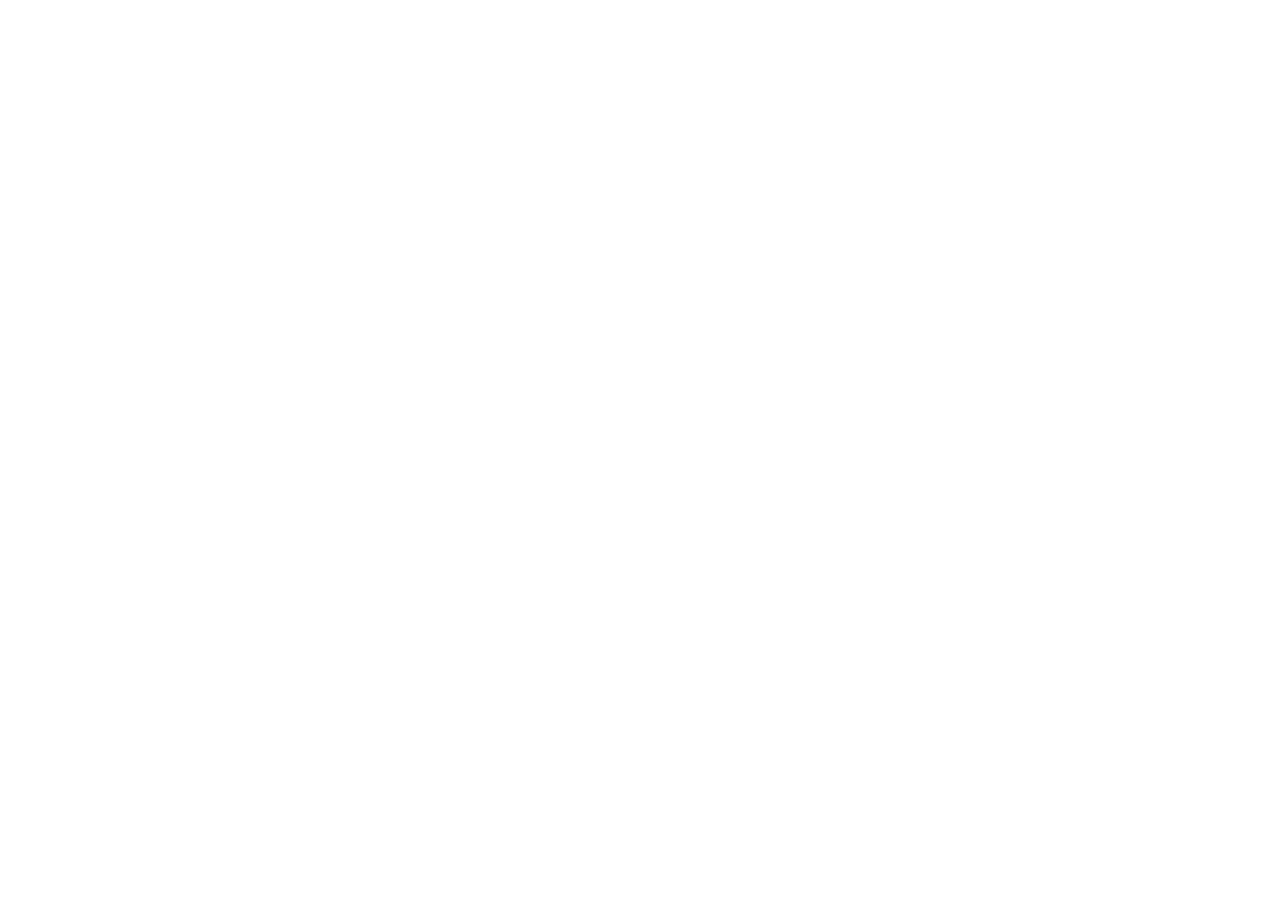
==== 11.3 TinDog Project/index.html @ c4334716 "makayn ghir x2" ====
<!DOCTYPE html>
<html lang="en">

<head>
  <meta charset="UTF-8">
  <meta name="viewport" content="width=device-width, initial-scale=1.0">
  <title>TinDog</title>
</head>

<body>

  <!-- Title -->
  <section id="title">

  </section>
  <!-- Features -->
  <section id="features">

  </section>
  <!-- Testimonial -->
  <section id="testimonial">

  </section>
  <!-- Pricing -->
  <section id="pricing">

  </section>
  <!-- Footer -->
  <section id="footer">

  </section>
</body>

</html>
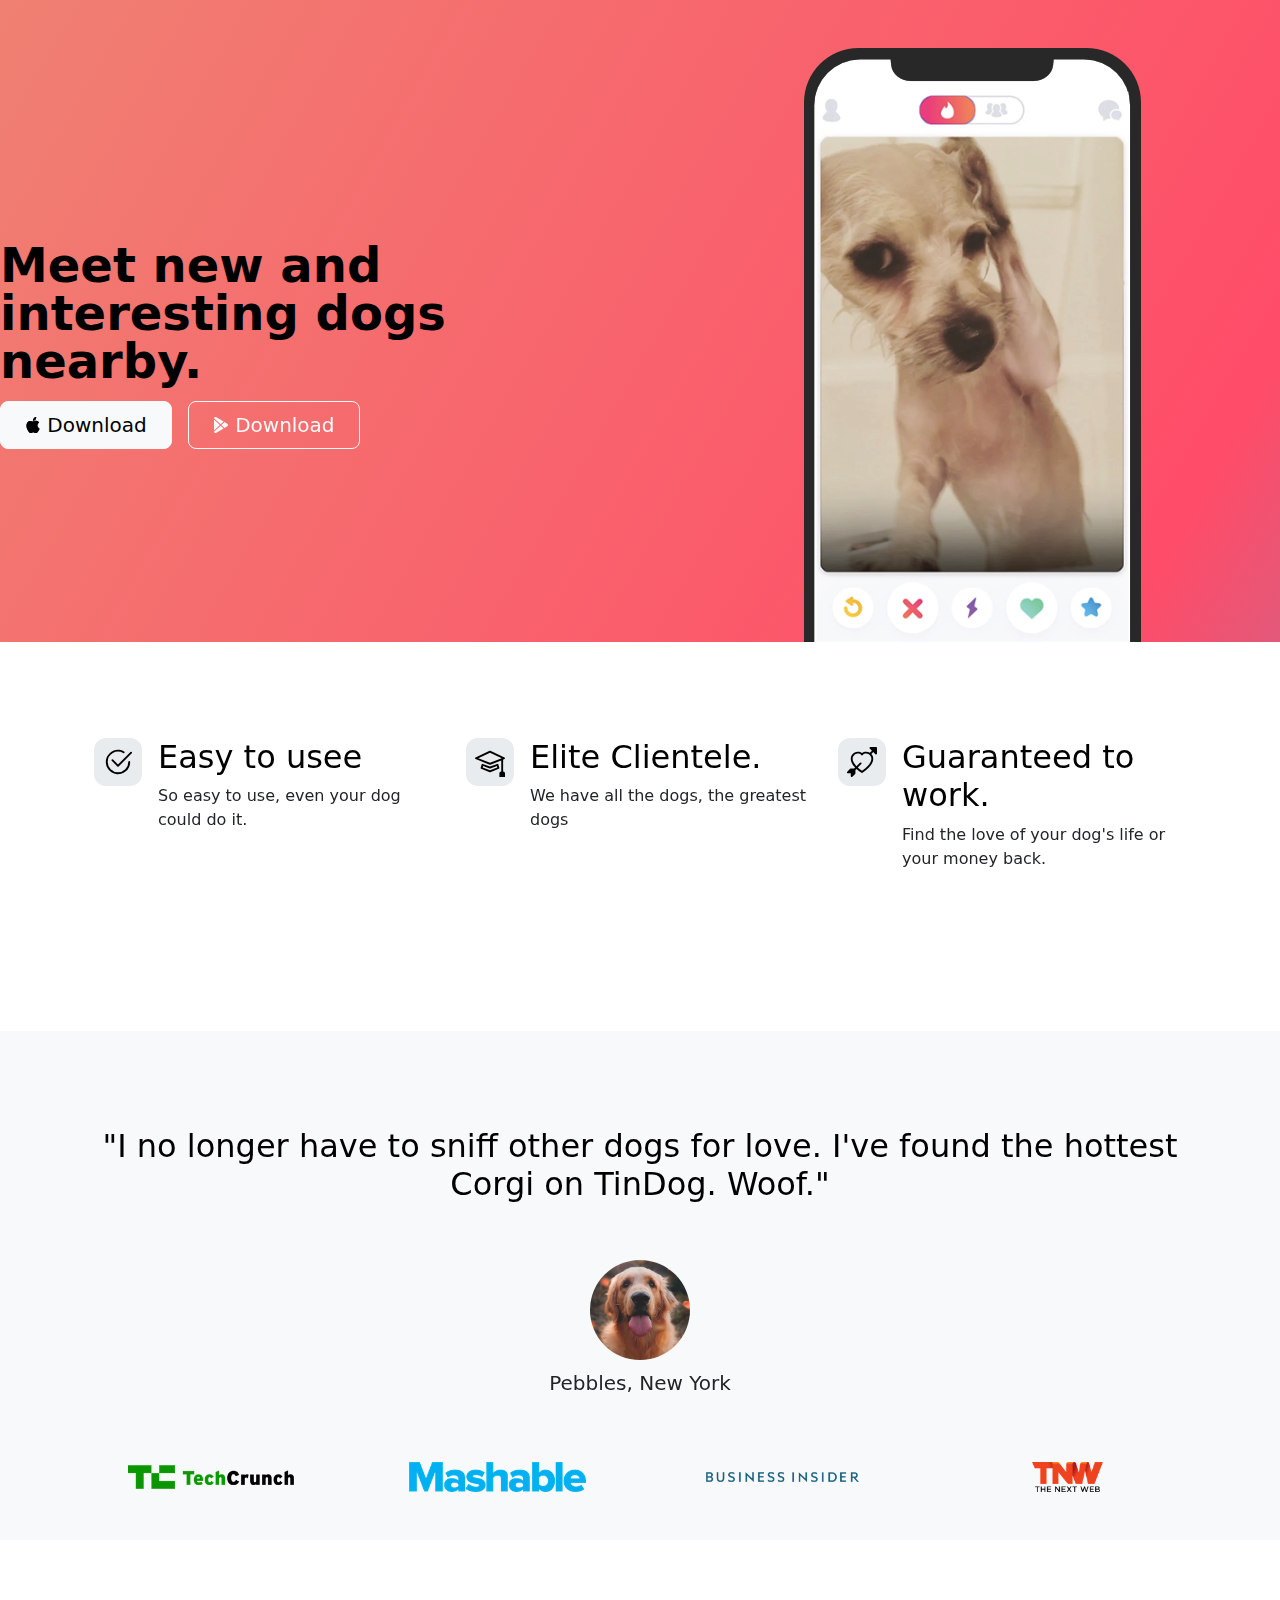
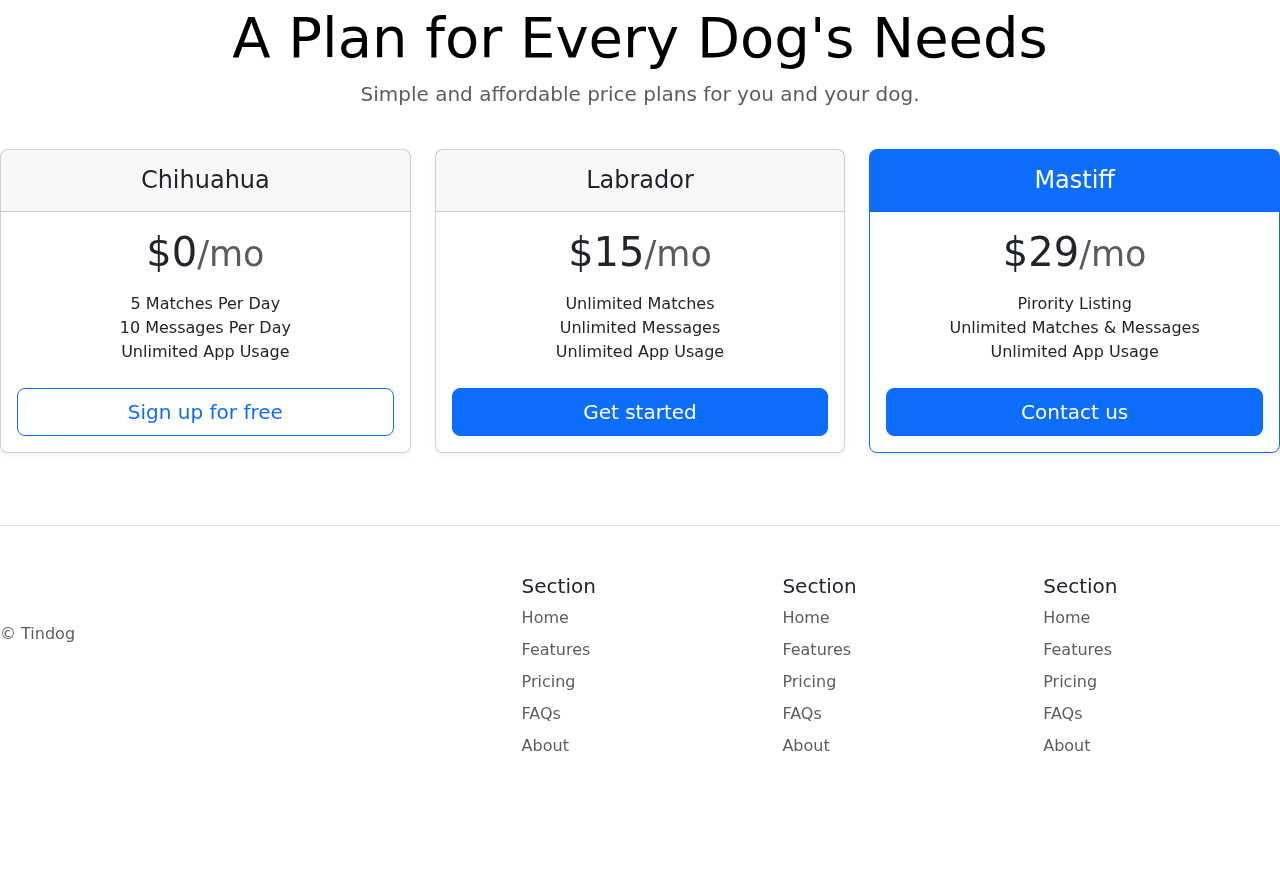
==== commit a825eecd: "hello again" ====
--- a/11.3 TinDog Project/index.html
+++ b/11.3 TinDog Project/index.html
@@ -4,31 +4,228 @@
 <head>
   <meta charset="UTF-8">
   <meta name="viewport" content="width=device-width, initial-scale=1.0">
+  <link href="https://cdn.jsdelivr.net/npm/bootstrap@5.3.3/dist/css/bootstrap.min.css" rel="stylesheet" integrity="sha384-QWTKZyjpPEjISv5WaRU9OFeRpok6YctnYmDr5pNlyT2bRjXh0JMhjY6hW+ALEwIH" crossorigin="anonymous">
+  <link rel="stylesheet" href="./css/style.css">
   <title>TinDog</title>
 </head>
 
 <body>
 
   <!-- Title -->
-  <section id="title">
-
+  <section id="title" class="gradient-background">
+    <div class="row flex-lg-row-reverse align-items-center g-5 pt-5">
+      <div class="col-10 col-sm-8 col-lg-6">
+        <img src="./images/iphone.png" class="d-block mx-lg-auto img-fluid" alt="Bootstrap Themes" height="200" loading="lazy">
+      </div>
+      <div class="col-lg-6">
+        <h1 class="display-5 fw-bold text-body-emphasis lh-1 mb-3">Meet new and interesting dogs nearby.</h1>
+
+        <div class="d-grid gap-2 d-md-flex justify-content-md-start">
+          <button type="button" class="btn btn-light btn-lg px-4 me-md-2"><svg xmlns="http://www.w3.org/2000/svg" width="16" height="16" fill="currentColor" class="bi bi-apple mb-1" viewBox="0 0 16 16">
+              <path d="M11.182.008C11.148-.03 9.923.023 8.857 1.18c-1.066 1.156-.902 2.482-.878 2.516.024.034 1.52.087 2.475-1.258.955-1.345.762-2.391.728-2.43Zm3.314 11.733c-.048-.096-2.325-1.234-2.113-3.422.212-2.189 1.675-2.789 1.698-2.854.023-.065-.597-.79-1.254-1.157a3.692 3.692 0 0 0-1.563-.434c-.108-.003-.483-.095-1.254.116-.508.139-1.653.589-1.968.607-.316.018-1.256-.522-2.267-.665-.647-.125-1.333.131-1.824.328-.49.196-1.422.754-2.074 2.237-.652 1.482-.311 3.83-.067 4.56.244.729.625 1.924 1.273 2.796.576.984 1.34 1.667 1.659 1.899.319.232 1.219.386 1.843.067.502-.308 1.408-.485 1.766-.472.357.013 1.061.154 1.782.539.571.197 1.111.115 1.652-.105.541-.221 1.324-1.059 2.238-2.758.347-.79.505-1.217.473-1.282Z"></path>
+              <path d="M11.182.008C11.148-.03 9.923.023 8.857 1.18c-1.066 1.156-.902 2.482-.878 2.516.024.034 1.52.087 2.475-1.258.955-1.345.762-2.391.728-2.43Zm3.314 11.733c-.048-.096-2.325-1.234-2.113-3.422.212-2.189 1.675-2.789 1.698-2.854.023-.065-.597-.79-1.254-1.157a3.692 3.692 0 0 0-1.563-.434c-.108-.003-.483-.095-1.254.116-.508.139-1.653.589-1.968.607-.316.018-1.256-.522-2.267-.665-.647-.125-1.333.131-1.824.328-.49.196-1.422.754-2.074 2.237-.652 1.482-.311 3.83-.067 4.56.244.729.625 1.924 1.273 2.796.576.984 1.34 1.667 1.659 1.899.319.232 1.219.386 1.843.067.502-.308 1.408-.485 1.766-.472.357.013 1.061.154 1.782.539.571.197 1.111.115 1.652-.105.541-.221 1.324-1.059 2.238-2.758.347-.79.505-1.217.473-1.282Z"></path>
+            </svg> Download</button>
+          <button type="button" class="btn btn-outline-light btn-lg px-4"><svg xmlns="http://www.w3.org/2000/svg" width="16" height="16" fill="currentColor" class="bi bi-google-play mb-1" viewBox="0 0 16 16">
+              <path d="M14.222 9.374c1.037-.61 1.037-2.137 0-2.748L11.528 5.04 8.32 8l3.207 2.96 2.694-1.586Zm-3.595 2.116L7.583 8.68 1.03 14.73c.201 1.029 1.36 1.61 2.303 1.055l7.294-4.295ZM1 13.396V2.603L6.846 8 1 13.396ZM1.03 1.27l6.553 6.05 3.044-2.81L3.333.215C2.39-.341 1.231.24 1.03 1.27Z"></path>
+            </svg> Download</button>
+        </div>
+      </div>
+    </div>
   </section>
   <!-- Features -->
   <section id="features">
-
+    <div class="container px-4 py-5" id="hanging-icons">
+      
+      <div class="row g-4 py-5 row-cols-1 row-cols-lg-3">
+        <div class="col d-flex align-items-start">
+          <div class="icon-square text-body-emphasis bg-body-secondary d-inline-flex align-items-center justify-content-center fs-4 flex-shrink-0 me-3">
+            <svg xmlns="http://www.w3.org/2000/svg" height="30" fill="currentColor" class="bi bi-check2-circle"
+              viewBox="0 0 16 16">
+<path
+                d="M2.5 8a5.5 5.5 0 0 1 8.25-4.764.5.5 0 0 0 .5-.866A6.5 6.5 0 1 0 14.5 8a.5.5 0 0 0-1 0 5.5 5.5 0 1 1-11 0z" />
+<path
+                d="M15.354 3.354a.5.5 0 0 0-.708-.708L8 9.293 5.354 6.646a.5.5 0 1 0-.708.708l3 3a.5.5 0 0 0 .708 0l7-7z" />
+</svg>
+          </div>
+          <div>
+            <h3 class="fs-2 text-body-emphasis">Easy to usee</h3>
+            <p>So easy to use, even your dog could do it.
+            </p>
+            
+          </div>
+        </div>
+        <div class="col d-flex align-items-start">
+          <div class="icon-square text-body-emphasis bg-body-secondary d-inline-flex align-items-center justify-content-center fs-4 flex-shrink-0 me-3">
+            <svg xmlns="http://www.w3.org/2000/svg" height="30" fill="currentColor" class="bi bi-mortarboard" viewBox="0 0 16 16">
+              <path d="M8.211 2.047a.5.5 0 0 0-.422 0l-7.5 3.5a.5.5 0 0 0 .025.917l7.5 3a.5.5 0 0 0 .372 0L14 7.14V13a1 1 0 0 0-1 1v2h3v-2a1 1 0 0 0-1-1V6.739l.686-.275a.5.5 0 0 0 .025-.917l-7.5-3.5ZM8 8.46 1.758 5.965 8 3.052l6.242 2.913L8 8.46Z"/>
+              <path d="M4.176 9.032a.5.5 0 0 0-.656.327l-.5 1.7a.5.5 0 0 0 .294.605l4.5 1.8a.5.5 0 0 0 .372 0l4.5-1.8a.5.5 0 0 0 .294-.605l-.5-1.7a.5.5 0 0 0-.656-.327L8 10.466 4.176 9.032Zm-.068 1.873.22-.748 3.496 1.311a.5.5 0 0 0 .352 0l3.496-1.311.22.748L8 12.46l-3.892-1.556Z"/>
+              </svg>
+          </div>
+          <div>
+            <h3 class="fs-2 text-body-emphasis">Elite Clientele.</h3>
+            <p>We have all the dogs, the greatest dogs</p>
+            
+          </div>
+        </div>
+        <div class="col d-flex align-items-start">
+          <div class="icon-square text-body-emphasis bg-body-secondary d-inline-flex align-items-center justify-content-center fs-4 flex-shrink-0 me-3">
+            <svg xmlns="http://www.w3.org/2000/svg" height="30" fill="currentColor" class="bi bi-arrow-through-heart"
+              viewBox="0 0 16 16">
+<path fill-rule="evenodd"
+                d="M2.854 15.854A.5.5 0 0 1 2 15.5V14H.5a.5.5 0 0 1-.354-.854l1.5-1.5A.5.5 0 0 1 2 11.5h1.793l.53-.53c-.771-.802-1.328-1.58-1.704-2.32-.798-1.575-.775-2.996-.213-4.092C3.426 2.565 6.18 1.809 8 3.233c1.25-.98 2.944-.928 4.212-.152L13.292 2 12.147.854A.5.5 0 0 1 12.5 0h3a.5.5 0 0 1 .5.5v3a.5.5 0 0 1-.854.354L14 2.707l-1.006 1.006c.236.248.44.531.6.845.562 1.096.585 2.517-.213 4.092-.793 1.563-2.395 3.288-5.105 5.08L8 13.912l-.276-.182a21.86 21.86 0 0 1-2.685-2.062l-.539.54V14a.5.5 0 0 1-.146.354l-1.5 1.5Zm2.893-4.894A20.419 20.419 0 0 0 8 12.71c2.456-1.666 3.827-3.207 4.489-4.512.679-1.34.607-2.42.215-3.185-.817-1.595-3.087-2.054-4.346-.761L8 4.62l-.358-.368c-1.259-1.293-3.53-.834-4.346.761-.392.766-.464 1.845.215 3.185.323.636.815 1.33 1.519 2.065l1.866-1.867a.5.5 0 1 1 .708.708L5.747 10.96Z" />
+</svg>
+          </div>
+          <div>
+            <h3 class="fs-2 text-body-emphasis">Guaranteed to work.</h3>
+            <p>Find the love of your dog's life or your money back.</p>
+            
+          </div>
+        </div>
+      </div>
+    </div>
   </section>
   <!-- Testimonial -->
   <section id="testimonial">
-
+    <div class="my-5">
+      <div class="p-5 text-center bg-body-tertiary">
+        <div class="container py-5">
+          <h2 class="text-body-emphasis">"I no longer have to sniff other dogs for love. I've found the hottest Corgi on
+            TinDog. Woof."</h2>
+          <img class="profile-img mt-5" src="./images/dog-img.jpg" alt="dog image">
+          <p class="col-lg-8 mx-auto lead mt-2">
+            Pebbles, New York
+          </p>
+        </div>
+
+        <div class="container">
+          <div class="row">
+            <div class="col-lg-3 col-sm-12">
+              <img src="./images/techcrunch.png" alt="techcrunch" height="30">
+            </div>
+            <div class="col-lg-3 col-sm-12">
+              <img src="./images/mashable.png" alt="mashable" height="30">
+            </div>
+            <div class="col-lg-3 col-sm-12">
+              <img src="./images/bizinsider.png" alt="bizinsider" height="30">
+            </div>
+            <div class="col-lg-3 col-sm-12">
+              <img src="./images/tnw.png" alt="tnw" height="30">
+            </div>
+          </div>
+        </div>
+      </div>
+    </div>
   </section>
   <!-- Pricing -->
   <section id="pricing">
-
+    <div class="pricing-header p-3 pb-md-4 mx-auto text-center">
+      <h1 class="display-4 fw-normal text-body-emphasis">A Plan for Every Dog's Needs</h1>
+      <p class="fs-5 text-body-secondary">Simple and affordable price plans for you and your dog.</p>
+    </div>
+    <div class="pricing"></div>
+    <div class="row row-cols-1 row-cols-md-3 mb-3 text-center">
+      <div class="col">
+        <div class="card mb-4 rounded-3 shadow-sm">
+          <div class="card-header py-3">
+            <h4 class="my-0 fw-normal">Chihuahua</h4>
+          </div>
+          <div class="card-body">
+            <h1 class="card-title pricing-card-title">$0<small class="text-body-secondary fw-light">/mo</small></h1>
+            <ul class="list-unstyled mt-3 mb-4">
+              <li>5 Matches Per Day</li>
+              <li>10 Messages Per Day</li>
+              <li>Unlimited App Usage</li>
+              
+            </ul>
+            <button type="button" class="w-100 btn btn-lg btn-outline-primary">Sign up for free</button>
+          </div>
+        </div>
+      </div>
+      <div class="col">
+        <div class="card mb-4 rounded-3 shadow-sm">
+          <div class="card-header py-3">
+            <h4 class="my-0 fw-normal">Labrador</h4>
+          </div>
+          <div class="card-body">
+            <h1 class="card-title pricing-card-title">$15<small class="text-body-secondary fw-light">/mo</small></h1>
+            <ul class="list-unstyled mt-3 mb-4">
+              <li>Unlimited Matches</li>
+              <li>Unlimited Messages</li>
+              <li>Unlimited App Usage</li>
+            </ul>
+            <button type="button" class="w-100 btn btn-lg btn-primary">Get started</button>
+          </div>
+        </div>
+      </div>
+      <div class="col">
+        <div class="card mb-4 rounded-3 shadow-sm border-primary">
+          <div class="card-header py-3 text-bg-primary border-primary">
+            <h4 class="my-0 fw-normal">Mastiff</h4>
+          </div>
+          <div class="card-body">
+            <h1 class="card-title pricing-card-title">$29<small class="text-body-secondary fw-light">/mo</small></h1>
+            <ul class="list-unstyled mt-3 mb-4">
+              <li>Pirority Listing</li>
+              <li>Unlimited Matches & Messages</li>
+              <li>Unlimited App Usage</li>
+
+            </ul>
+            <button type="button" class="w-100 btn btn-lg btn-primary">Contact us</button>
+          </div>
+        </div>
+      </div>
+    </div>
+  </div>
   </section>
   <!-- Footer -->
   <section id="footer">
-
-  </section>
+    <footer class="row row-cols-1 row-cols-sm-2 row-cols-md-5 py-5 my-5 border-top">
+      <div class="col mb-3">
+        <a href="/" class="d-flex align-items-center mb-3 link-body-emphasis text-decoration-none">
+          <svg class="bi me-2" width="40" height="32"><use xlink:href="#bootstrap"></use></svg>
+        </a>
+        <p class="text-body-secondary">© Tindog</p>
+      </div>
+  
+      <div class="col mb-3">
+  
+      </div>
+  
+      <div class="col mb-3">
+        <h5>Section</h5>
+        <ul class="nav flex-column">
+          <li class="nav-item mb-2"><a href="#" class="nav-link p-0 text-body-secondary">Home</a></li>
+          <li class="nav-item mb-2"><a href="#" class="nav-link p-0 text-body-secondary">Features</a></li>
+          <li class="nav-item mb-2"><a href="#" class="nav-link p-0 text-body-secondary">Pricing</a></li>
+          <li class="nav-item mb-2"><a href="#" class="nav-link p-0 text-body-secondary">FAQs</a></li>
+          <li class="nav-item mb-2"><a href="#" class="nav-link p-0 text-body-secondary">About</a></li>
+        </ul>
+      </div>
+  
+      <div class="col mb-3">
+        <h5>Section</h5>
+        <ul class="nav flex-column">
+          <li class="nav-item mb-2"><a href="#" class="nav-link p-0 text-body-secondary">Home</a></li>
+          <li class="nav-item mb-2"><a href="#" class="nav-link p-0 text-body-secondary">Features</a></li>
+          <li class="nav-item mb-2"><a href="#" class="nav-link p-0 text-body-secondary">Pricing</a></li>
+          <li class="nav-item mb-2"><a href="#" class="nav-link p-0 text-body-secondary">FAQs</a></li>
+          <li class="nav-item mb-2"><a href="#" class="nav-link p-0 text-body-secondary">About</a></li>
+        </ul>
+      </div>
+  
+      <div class="col mb-3">
+        <h5>Section</h5>
+        <ul class="nav flex-column">
+          <li class="nav-item mb-2"><a href="#" class="nav-link p-0 text-body-secondary">Home</a></li>
+          <li class="nav-item mb-2"><a href="#" class="nav-link p-0 text-body-secondary">Features</a></li>
+          <li class="nav-item mb-2"><a href="#" class="nav-link p-0 text-body-secondary">Pricing</a></li>
+          <li class="nav-item mb-2"><a href="#" class="nav-link p-0 text-body-secondary">FAQs</a></li>
+          <li class="nav-item mb-2"><a href="#" class="nav-link p-0 text-body-secondary">About</a></li>
+        </ul>
+      </div>
+    </footer>
+  </section>
+  <script src="https://cdn.jsdelivr.net/npm/bootstrap@5.3.3/dist/js/bootstrap.bundle.min.js" integrity="sha384-YvpcrYf0tY3lHB60NNkmXc5s9fDVZLESaAA55NDzOxhy9GkcIdslK1eN7N6jIeHz" crossorigin="anonymous"></script>
 </body>
 
 </html>--- a/11.3 TinDog Project/css/style.css
+++ b/11.3 TinDog Project/css/style.css
@@ -0,0 +1,28 @@
+.gradient-background {
+  background: linear-gradient(300deg, #00bfff, #ff4c68, #ef8172);
+  background-size: 180% 180%;
+  animation: gradient-animation 18s ease infinite;
+}
+
+@keyframes gradient-animation {
+  0% {
+    background-position: 0% 50%;
+  }
+  50% {
+    background-position: 100% 50%;
+  }
+  100% {
+    background-position: 0% 50%;
+  }
+}
+
+.icon-square {
+  width: 3rem;
+  height: 3rem;
+  border-radius: 0.75rem;
+}
+
+.profile-img {
+  height: 100px;
+  border-radius: 50%;
+}
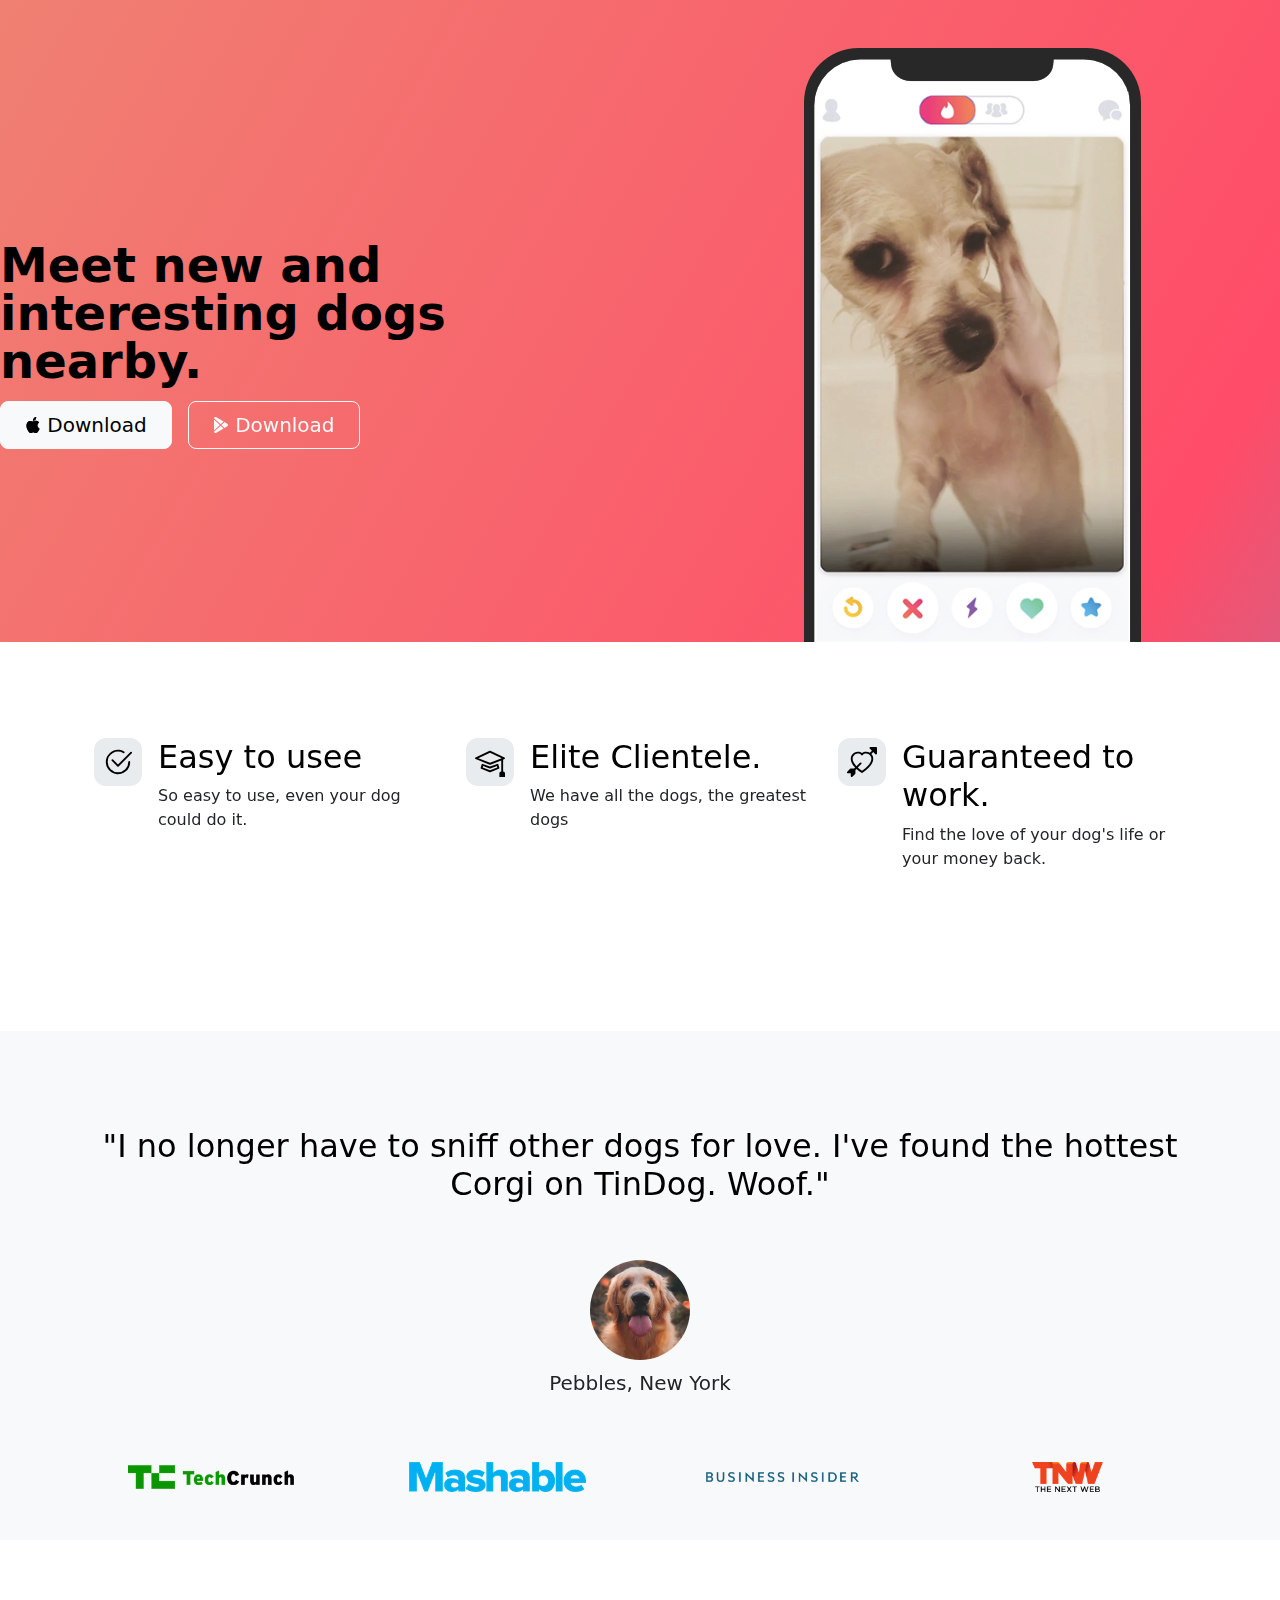
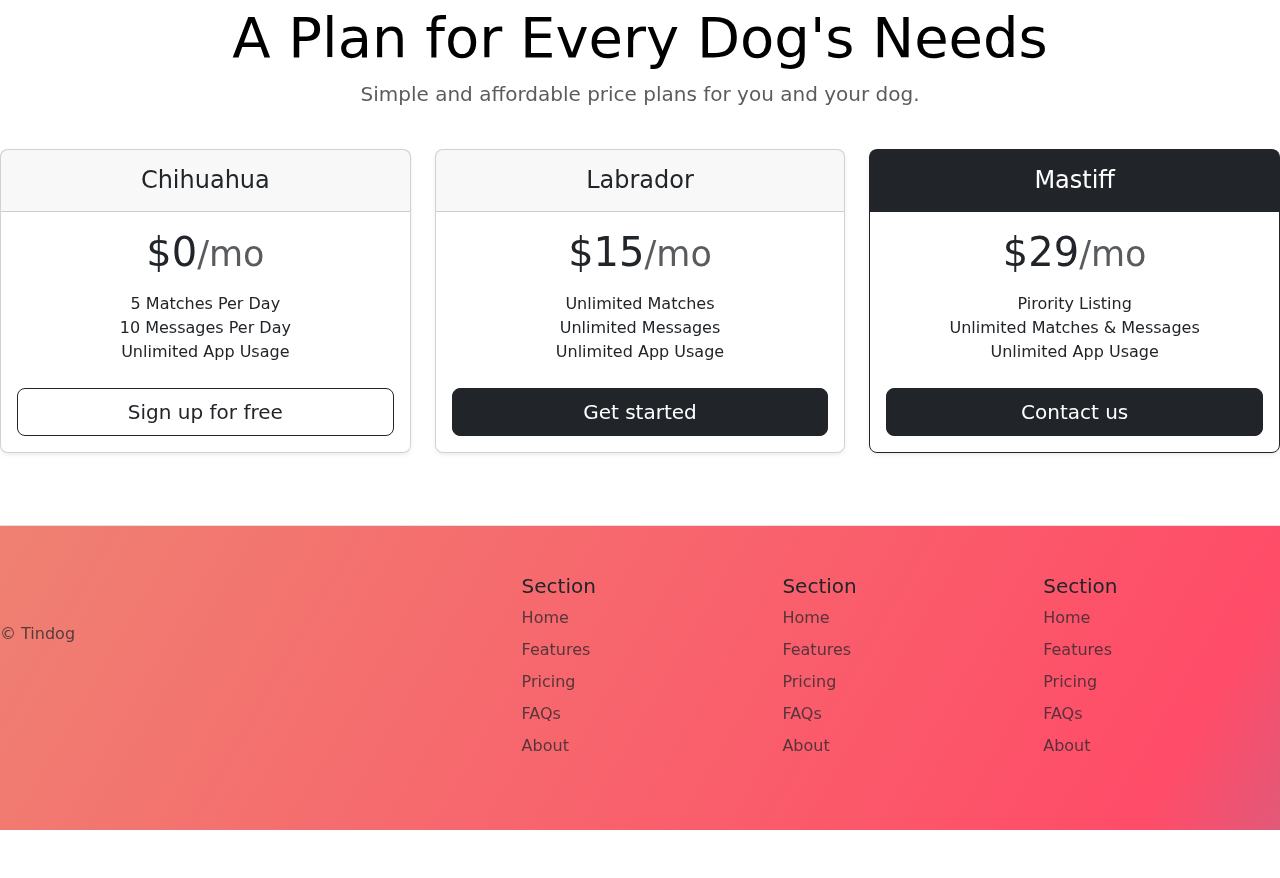
==== commit f91c2105: "ahya rah dkhlna l js makayn gha l9as7" ====
--- a/11.3 TinDog Project/index.html
+++ b/11.3 TinDog Project/index.html
@@ -2,230 +2,227 @@
 <html lang="en">
 
 <head>
-  <meta charset="UTF-8">
-  <meta name="viewport" content="width=device-width, initial-scale=1.0">
-  <link href="https://cdn.jsdelivr.net/npm/bootstrap@5.3.3/dist/css/bootstrap.min.css" rel="stylesheet" integrity="sha384-QWTKZyjpPEjISv5WaRU9OFeRpok6YctnYmDr5pNlyT2bRjXh0JMhjY6hW+ALEwIH" crossorigin="anonymous">
-  <link rel="stylesheet" href="./css/style.css">
-  <title>TinDog</title>
+    <meta charset="UTF-8">
+    <meta name="viewport" content="width=device-width, initial-scale=1.0">
+    <link href="https://cdn.jsdelivr.net/npm/bootstrap@5.3.3/dist/css/bootstrap.min.css" rel="stylesheet" integrity="sha384-QWTKZyjpPEjISv5WaRU9OFeRpok6YctnYmDr5pNlyT2bRjXh0JMhjY6hW+ALEwIH" crossorigin="anonymous">
+    <link rel="stylesheet" href="./css/style.css">
+    <title>TinDog</title>
 </head>
 
 <body>
 
-  <!-- Title -->
-  <section id="title" class="gradient-background">
-    <div class="row flex-lg-row-reverse align-items-center g-5 pt-5">
-      <div class="col-10 col-sm-8 col-lg-6">
-        <img src="./images/iphone.png" class="d-block mx-lg-auto img-fluid" alt="Bootstrap Themes" height="200" loading="lazy">
-      </div>
-      <div class="col-lg-6">
-        <h1 class="display-5 fw-bold text-body-emphasis lh-1 mb-3">Meet new and interesting dogs nearby.</h1>
-
-        <div class="d-grid gap-2 d-md-flex justify-content-md-start">
-          <button type="button" class="btn btn-light btn-lg px-4 me-md-2"><svg xmlns="http://www.w3.org/2000/svg" width="16" height="16" fill="currentColor" class="bi bi-apple mb-1" viewBox="0 0 16 16">
+    <!-- Title -->
+    <section id="title" class="gradient-background">
+        <div class="row flex-lg-row-reverse align-items-center g-5 pt-5">
+            <div class="col-10 col-sm-8 col-lg-6">
+                <img src="./images/iphone.png" class="d-block mx-lg-auto img-fluid" alt="Bootstrap Themes" height="200" loading="lazy">
+            </div>
+            <div class="col-lg-6">
+                <h1 class="display-5 fw-bold text-body-emphasis lh-1 mb-3">Meet new and interesting dogs nearby.</h1>
+
+                <div class="d-grid gap-2 d-md-flex justify-content-md-start">
+                    <button type="button" class="btn btn-light btn-lg px-4 me-md-2"><svg xmlns="http://www.w3.org/2000/svg" width="16" height="16" fill="currentColor" class="bi bi-apple mb-1" viewBox="0 0 16 16">
               <path d="M11.182.008C11.148-.03 9.923.023 8.857 1.18c-1.066 1.156-.902 2.482-.878 2.516.024.034 1.52.087 2.475-1.258.955-1.345.762-2.391.728-2.43Zm3.314 11.733c-.048-.096-2.325-1.234-2.113-3.422.212-2.189 1.675-2.789 1.698-2.854.023-.065-.597-.79-1.254-1.157a3.692 3.692 0 0 0-1.563-.434c-.108-.003-.483-.095-1.254.116-.508.139-1.653.589-1.968.607-.316.018-1.256-.522-2.267-.665-.647-.125-1.333.131-1.824.328-.49.196-1.422.754-2.074 2.237-.652 1.482-.311 3.83-.067 4.56.244.729.625 1.924 1.273 2.796.576.984 1.34 1.667 1.659 1.899.319.232 1.219.386 1.843.067.502-.308 1.408-.485 1.766-.472.357.013 1.061.154 1.782.539.571.197 1.111.115 1.652-.105.541-.221 1.324-1.059 2.238-2.758.347-.79.505-1.217.473-1.282Z"></path>
               <path d="M11.182.008C11.148-.03 9.923.023 8.857 1.18c-1.066 1.156-.902 2.482-.878 2.516.024.034 1.52.087 2.475-1.258.955-1.345.762-2.391.728-2.43Zm3.314 11.733c-.048-.096-2.325-1.234-2.113-3.422.212-2.189 1.675-2.789 1.698-2.854.023-.065-.597-.79-1.254-1.157a3.692 3.692 0 0 0-1.563-.434c-.108-.003-.483-.095-1.254.116-.508.139-1.653.589-1.968.607-.316.018-1.256-.522-2.267-.665-.647-.125-1.333.131-1.824.328-.49.196-1.422.754-2.074 2.237-.652 1.482-.311 3.83-.067 4.56.244.729.625 1.924 1.273 2.796.576.984 1.34 1.667 1.659 1.899.319.232 1.219.386 1.843.067.502-.308 1.408-.485 1.766-.472.357.013 1.061.154 1.782.539.571.197 1.111.115 1.652-.105.541-.221 1.324-1.059 2.238-2.758.347-.79.505-1.217.473-1.282Z"></path>
             </svg> Download</button>
-          <button type="button" class="btn btn-outline-light btn-lg px-4"><svg xmlns="http://www.w3.org/2000/svg" width="16" height="16" fill="currentColor" class="bi bi-google-play mb-1" viewBox="0 0 16 16">
+                    <button type="button" class="btn btn-outline-light btn-lg px-4"><svg xmlns="http://www.w3.org/2000/svg" width="16" height="16" fill="currentColor" class="bi bi-google-play mb-1" viewBox="0 0 16 16">
               <path d="M14.222 9.374c1.037-.61 1.037-2.137 0-2.748L11.528 5.04 8.32 8l3.207 2.96 2.694-1.586Zm-3.595 2.116L7.583 8.68 1.03 14.73c.201 1.029 1.36 1.61 2.303 1.055l7.294-4.295ZM1 13.396V2.603L6.846 8 1 13.396ZM1.03 1.27l6.553 6.05 3.044-2.81L3.333.215C2.39-.341 1.231.24 1.03 1.27Z"></path>
             </svg> Download</button>
-        </div>
-      </div>
-    </div>
-  </section>
-  <!-- Features -->
-  <section id="features">
-    <div class="container px-4 py-5" id="hanging-icons">
-      
-      <div class="row g-4 py-5 row-cols-1 row-cols-lg-3">
-        <div class="col d-flex align-items-start">
-          <div class="icon-square text-body-emphasis bg-body-secondary d-inline-flex align-items-center justify-content-center fs-4 flex-shrink-0 me-3">
-            <svg xmlns="http://www.w3.org/2000/svg" height="30" fill="currentColor" class="bi bi-check2-circle"
-              viewBox="0 0 16 16">
+                </div>
+            </div>
+        </div>
+    </section>
+    <!-- Features -->
+    <section id="features">
+        <div class="container px-4 py-5" id="hanging-icons">
+
+            <div class="row g-4 py-5 row-cols-1 row-cols-lg-3">
+                <div class="col d-flex align-items-start">
+                    <div class="icon-square text-body-emphasis bg-body-secondary d-inline-flex align-items-center justify-content-center fs-4 flex-shrink-0 me-3">
+                        <svg xmlns="http://www.w3.org/2000/svg" height="30" fill="currentColor" class="bi bi-check2-circle" viewBox="0 0 16 16">
 <path
                 d="M2.5 8a5.5 5.5 0 0 1 8.25-4.764.5.5 0 0 0 .5-.866A6.5 6.5 0 1 0 14.5 8a.5.5 0 0 0-1 0 5.5 5.5 0 1 1-11 0z" />
 <path
                 d="M15.354 3.354a.5.5 0 0 0-.708-.708L8 9.293 5.354 6.646a.5.5 0 1 0-.708.708l3 3a.5.5 0 0 0 .708 0l7-7z" />
 </svg>
-          </div>
-          <div>
-            <h3 class="fs-2 text-body-emphasis">Easy to usee</h3>
-            <p>So easy to use, even your dog could do it.
-            </p>
-            
-          </div>
-        </div>
-        <div class="col d-flex align-items-start">
-          <div class="icon-square text-body-emphasis bg-body-secondary d-inline-flex align-items-center justify-content-center fs-4 flex-shrink-0 me-3">
-            <svg xmlns="http://www.w3.org/2000/svg" height="30" fill="currentColor" class="bi bi-mortarboard" viewBox="0 0 16 16">
+                    </div>
+                    <div>
+                        <h3 class="fs-2 text-body-emphasis">Easy to usee</h3>
+                        <p>So easy to use, even your dog could do it.
+                        </p>
+
+                    </div>
+                </div>
+                <div class="col d-flex align-items-start">
+                    <div class="icon-square text-body-emphasis bg-body-secondary d-inline-flex align-items-center justify-content-center fs-4 flex-shrink-0 me-3">
+                        <svg xmlns="http://www.w3.org/2000/svg" height="30" fill="currentColor" class="bi bi-mortarboard" viewBox="0 0 16 16">
               <path d="M8.211 2.047a.5.5 0 0 0-.422 0l-7.5 3.5a.5.5 0 0 0 .025.917l7.5 3a.5.5 0 0 0 .372 0L14 7.14V13a1 1 0 0 0-1 1v2h3v-2a1 1 0 0 0-1-1V6.739l.686-.275a.5.5 0 0 0 .025-.917l-7.5-3.5ZM8 8.46 1.758 5.965 8 3.052l6.242 2.913L8 8.46Z"/>
               <path d="M4.176 9.032a.5.5 0 0 0-.656.327l-.5 1.7a.5.5 0 0 0 .294.605l4.5 1.8a.5.5 0 0 0 .372 0l4.5-1.8a.5.5 0 0 0 .294-.605l-.5-1.7a.5.5 0 0 0-.656-.327L8 10.466 4.176 9.032Zm-.068 1.873.22-.748 3.496 1.311a.5.5 0 0 0 .352 0l3.496-1.311.22.748L8 12.46l-3.892-1.556Z"/>
               </svg>
-          </div>
-          <div>
-            <h3 class="fs-2 text-body-emphasis">Elite Clientele.</h3>
-            <p>We have all the dogs, the greatest dogs</p>
-            
-          </div>
-        </div>
-        <div class="col d-flex align-items-start">
-          <div class="icon-square text-body-emphasis bg-body-secondary d-inline-flex align-items-center justify-content-center fs-4 flex-shrink-0 me-3">
-            <svg xmlns="http://www.w3.org/2000/svg" height="30" fill="currentColor" class="bi bi-arrow-through-heart"
-              viewBox="0 0 16 16">
+                    </div>
+                    <div>
+                        <h3 class="fs-2 text-body-emphasis">Elite Clientele.</h3>
+                        <p>We have all the dogs, the greatest dogs</p>
+
+                    </div>
+                </div>
+                <div class="col d-flex align-items-start">
+                    <div class="icon-square text-body-emphasis bg-body-secondary d-inline-flex align-items-center justify-content-center fs-4 flex-shrink-0 me-3">
+                        <svg xmlns="http://www.w3.org/2000/svg" height="30" fill="currentColor" class="bi bi-arrow-through-heart" viewBox="0 0 16 16">
 <path fill-rule="evenodd"
                 d="M2.854 15.854A.5.5 0 0 1 2 15.5V14H.5a.5.5 0 0 1-.354-.854l1.5-1.5A.5.5 0 0 1 2 11.5h1.793l.53-.53c-.771-.802-1.328-1.58-1.704-2.32-.798-1.575-.775-2.996-.213-4.092C3.426 2.565 6.18 1.809 8 3.233c1.25-.98 2.944-.928 4.212-.152L13.292 2 12.147.854A.5.5 0 0 1 12.5 0h3a.5.5 0 0 1 .5.5v3a.5.5 0 0 1-.854.354L14 2.707l-1.006 1.006c.236.248.44.531.6.845.562 1.096.585 2.517-.213 4.092-.793 1.563-2.395 3.288-5.105 5.08L8 13.912l-.276-.182a21.86 21.86 0 0 1-2.685-2.062l-.539.54V14a.5.5 0 0 1-.146.354l-1.5 1.5Zm2.893-4.894A20.419 20.419 0 0 0 8 12.71c2.456-1.666 3.827-3.207 4.489-4.512.679-1.34.607-2.42.215-3.185-.817-1.595-3.087-2.054-4.346-.761L8 4.62l-.358-.368c-1.259-1.293-3.53-.834-4.346.761-.392.766-.464 1.845.215 3.185.323.636.815 1.33 1.519 2.065l1.866-1.867a.5.5 0 1 1 .708.708L5.747 10.96Z" />
 </svg>
-          </div>
-          <div>
-            <h3 class="fs-2 text-body-emphasis">Guaranteed to work.</h3>
-            <p>Find the love of your dog's life or your money back.</p>
-            
-          </div>
-        </div>
-      </div>
-    </div>
-  </section>
-  <!-- Testimonial -->
-  <section id="testimonial">
-    <div class="my-5">
-      <div class="p-5 text-center bg-body-tertiary">
-        <div class="container py-5">
-          <h2 class="text-body-emphasis">"I no longer have to sniff other dogs for love. I've found the hottest Corgi on
-            TinDog. Woof."</h2>
-          <img class="profile-img mt-5" src="./images/dog-img.jpg" alt="dog image">
-          <p class="col-lg-8 mx-auto lead mt-2">
-            Pebbles, New York
-          </p>
-        </div>
-
-        <div class="container">
-          <div class="row">
-            <div class="col-lg-3 col-sm-12">
-              <img src="./images/techcrunch.png" alt="techcrunch" height="30">
-            </div>
-            <div class="col-lg-3 col-sm-12">
-              <img src="./images/mashable.png" alt="mashable" height="30">
-            </div>
-            <div class="col-lg-3 col-sm-12">
-              <img src="./images/bizinsider.png" alt="bizinsider" height="30">
-            </div>
-            <div class="col-lg-3 col-sm-12">
-              <img src="./images/tnw.png" alt="tnw" height="30">
-            </div>
-          </div>
-        </div>
-      </div>
-    </div>
-  </section>
-  <!-- Pricing -->
-  <section id="pricing">
-    <div class="pricing-header p-3 pb-md-4 mx-auto text-center">
-      <h1 class="display-4 fw-normal text-body-emphasis">A Plan for Every Dog's Needs</h1>
-      <p class="fs-5 text-body-secondary">Simple and affordable price plans for you and your dog.</p>
-    </div>
-    <div class="pricing"></div>
-    <div class="row row-cols-1 row-cols-md-3 mb-3 text-center">
-      <div class="col">
-        <div class="card mb-4 rounded-3 shadow-sm">
-          <div class="card-header py-3">
-            <h4 class="my-0 fw-normal">Chihuahua</h4>
-          </div>
-          <div class="card-body">
-            <h1 class="card-title pricing-card-title">$0<small class="text-body-secondary fw-light">/mo</small></h1>
-            <ul class="list-unstyled mt-3 mb-4">
-              <li>5 Matches Per Day</li>
-              <li>10 Messages Per Day</li>
-              <li>Unlimited App Usage</li>
-              
-            </ul>
-            <button type="button" class="w-100 btn btn-lg btn-outline-primary">Sign up for free</button>
-          </div>
-        </div>
-      </div>
-      <div class="col">
-        <div class="card mb-4 rounded-3 shadow-sm">
-          <div class="card-header py-3">
-            <h4 class="my-0 fw-normal">Labrador</h4>
-          </div>
-          <div class="card-body">
-            <h1 class="card-title pricing-card-title">$15<small class="text-body-secondary fw-light">/mo</small></h1>
-            <ul class="list-unstyled mt-3 mb-4">
-              <li>Unlimited Matches</li>
-              <li>Unlimited Messages</li>
-              <li>Unlimited App Usage</li>
-            </ul>
-            <button type="button" class="w-100 btn btn-lg btn-primary">Get started</button>
-          </div>
-        </div>
-      </div>
-      <div class="col">
-        <div class="card mb-4 rounded-3 shadow-sm border-primary">
-          <div class="card-header py-3 text-bg-primary border-primary">
-            <h4 class="my-0 fw-normal">Mastiff</h4>
-          </div>
-          <div class="card-body">
-            <h1 class="card-title pricing-card-title">$29<small class="text-body-secondary fw-light">/mo</small></h1>
-            <ul class="list-unstyled mt-3 mb-4">
-              <li>Pirority Listing</li>
-              <li>Unlimited Matches & Messages</li>
-              <li>Unlimited App Usage</li>
-
-            </ul>
-            <button type="button" class="w-100 btn btn-lg btn-primary">Contact us</button>
-          </div>
-        </div>
-      </div>
-    </div>
-  </div>
-  </section>
-  <!-- Footer -->
-  <section id="footer">
-    <footer class="row row-cols-1 row-cols-sm-2 row-cols-md-5 py-5 my-5 border-top">
-      <div class="col mb-3">
-        <a href="/" class="d-flex align-items-center mb-3 link-body-emphasis text-decoration-none">
-          <svg class="bi me-2" width="40" height="32"><use xlink:href="#bootstrap"></use></svg>
-        </a>
-        <p class="text-body-secondary">© Tindog</p>
-      </div>
-  
-      <div class="col mb-3">
-  
-      </div>
-  
-      <div class="col mb-3">
-        <h5>Section</h5>
-        <ul class="nav flex-column">
-          <li class="nav-item mb-2"><a href="#" class="nav-link p-0 text-body-secondary">Home</a></li>
-          <li class="nav-item mb-2"><a href="#" class="nav-link p-0 text-body-secondary">Features</a></li>
-          <li class="nav-item mb-2"><a href="#" class="nav-link p-0 text-body-secondary">Pricing</a></li>
-          <li class="nav-item mb-2"><a href="#" class="nav-link p-0 text-body-secondary">FAQs</a></li>
-          <li class="nav-item mb-2"><a href="#" class="nav-link p-0 text-body-secondary">About</a></li>
-        </ul>
-      </div>
-  
-      <div class="col mb-3">
-        <h5>Section</h5>
-        <ul class="nav flex-column">
-          <li class="nav-item mb-2"><a href="#" class="nav-link p-0 text-body-secondary">Home</a></li>
-          <li class="nav-item mb-2"><a href="#" class="nav-link p-0 text-body-secondary">Features</a></li>
-          <li class="nav-item mb-2"><a href="#" class="nav-link p-0 text-body-secondary">Pricing</a></li>
-          <li class="nav-item mb-2"><a href="#" class="nav-link p-0 text-body-secondary">FAQs</a></li>
-          <li class="nav-item mb-2"><a href="#" class="nav-link p-0 text-body-secondary">About</a></li>
-        </ul>
-      </div>
-  
-      <div class="col mb-3">
-        <h5>Section</h5>
-        <ul class="nav flex-column">
-          <li class="nav-item mb-2"><a href="#" class="nav-link p-0 text-body-secondary">Home</a></li>
-          <li class="nav-item mb-2"><a href="#" class="nav-link p-0 text-body-secondary">Features</a></li>
-          <li class="nav-item mb-2"><a href="#" class="nav-link p-0 text-body-secondary">Pricing</a></li>
-          <li class="nav-item mb-2"><a href="#" class="nav-link p-0 text-body-secondary">FAQs</a></li>
-          <li class="nav-item mb-2"><a href="#" class="nav-link p-0 text-body-secondary">About</a></li>
-        </ul>
-      </div>
-    </footer>
-  </section>
-  <script src="https://cdn.jsdelivr.net/npm/bootstrap@5.3.3/dist/js/bootstrap.bundle.min.js" integrity="sha384-YvpcrYf0tY3lHB60NNkmXc5s9fDVZLESaAA55NDzOxhy9GkcIdslK1eN7N6jIeHz" crossorigin="anonymous"></script>
+                    </div>
+                    <div>
+                        <h3 class="fs-2 text-body-emphasis">Guaranteed to work.</h3>
+                        <p>Find the love of your dog's life or your money back.</p>
+
+                    </div>
+                </div>
+            </div>
+        </div>
+    </section>
+    <!-- Testimonial -->
+    <section id="testimonial">
+        <div class="my-5">
+            <div class="p-5 text-center bg-body-tertiary">
+                <div class="container py-5">
+                    <h2 class="text-body-emphasis">"I no longer have to sniff other dogs for love. I've found the hottest Corgi on TinDog. Woof."</h2>
+                    <img class="profile-img mt-5" src="./images/dog-img.jpg" alt="dog image">
+                    <p class="col-lg-8 mx-auto lead mt-2">
+                        Pebbles, New York
+                    </p>
+                </div>
+
+                <div class="container">
+                    <div class="row">
+                        <div class="col-lg-3 col-sm-12">
+                            <img src="./images/techcrunch.png" alt="techcrunch" height="30">
+                        </div>
+                        <div class="col-lg-3 col-sm-12">
+                            <img src="./images/mashable.png" alt="mashable" height="30">
+                        </div>
+                        <div class="col-lg-3 col-sm-12">
+                            <img src="./images/bizinsider.png" alt="bizinsider" height="30">
+                        </div>
+                        <div class="col-lg-3 col-sm-12">
+                            <img src="./images/tnw.png" alt="tnw" height="30">
+                        </div>
+                    </div>
+                </div>
+            </div>
+        </div>
+    </section>
+    <!-- Pricing -->
+    <section id="pricing">
+        <div class="pricing-header p-3 pb-md-4 mx-auto text-center">
+            <h2 class="display-4 fw-normal text-body-emphasis">A Plan for Every Dog's Needs</h2>
+            <p class="fs-5 text-body-secondary">Simple and affordable price plans for you and your dog.</p>
+        </div>
+        <div class="pricing"></div>
+        <div class="row row-cols-1 row-cols-md-3 mb-3 text-center">
+            <div class="col">
+                <div class="card mb-4 rounded-3 shadow-sm">
+                    <div class="card-header py-3">
+                        <h4 class="my-0 fw-normal">Chihuahua</h4>
+                    </div>
+                    <div class="card-body">
+                        <h1 class="card-title pricing-card-title">$0<small class="text-body-secondary fw-light">/mo</small></h1>
+                        <ul class="list-unstyled mt-3 mb-4">
+                            <li>5 Matches Per Day</li>
+                            <li>10 Messages Per Day</li>
+                            <li>Unlimited App Usage</li>
+
+                        </ul>
+                        <button type="button" class="w-100 btn btn-lg btn-outline-dark">Sign up for free</button>
+                    </div>
+                </div>
+            </div>
+            <div class="col">
+                <div class="card mb-4 rounded-3 shadow-sm">
+                    <div class="card-header py-3">
+                        <h4 class="my-0 fw-normal">Labrador</h4>
+                    </div>
+                    <div class="card-body">
+                        <h1 class="card-title pricing-card-title">$15<small class="text-body-secondary fw-light">/mo</small></h1>
+                        <ul class="list-unstyled mt-3 mb-4">
+                            <li>Unlimited Matches</li>
+                            <li>Unlimited Messages</li>
+                            <li>Unlimited App Usage</li>
+                        </ul>
+                        <button type="button" class="w-100 btn btn-lg btn-dark">Get started</button>
+                    </div>
+                </div>
+            </div>
+            <div class="col">
+                <div class="card mb-4 rounded-3 shadow-sm border-dark">
+                    <div class="card-header py-3 text-bg-dark border-dark">
+                        <h4 class="my-0 fw-normal">Mastiff</h4>
+                    </div>
+                    <div class="card-body">
+                        <h1 class="card-title pricing-card-title">$29<small class="text-body-secondary fw-light">/mo</small></h1>
+                        <ul class="list-unstyled mt-3 mb-4">
+                            <li>Pirority Listing</li>
+                            <li>Unlimited Matches & Messages</li>
+                            <li>Unlimited App Usage</li>
+
+                        </ul>
+                        <button type="button" class="w-100 btn btn-lg btn-dark">Contact us</button>
+                    </div>
+                </div>
+            </div>
+        </div>
+        </div>
+    </section>
+    <!-- Footer -->
+    <section id="footer" class="gradient-background">
+        <footer class="row row-cols-1 row-cols-sm-2 row-cols-md-5 py-5 my-5 border-top">
+            <div class="col mb-3">
+                <a href="/" class="d-flex align-items-center mb-3 link-body-emphasis text-decoration-none">
+                    <svg class="bi me-2" width="40" height="32"><use xlink:href="#bootstrap"></use></svg>
+                </a>
+                <p class="text-body-secondary">© Tindog</p>
+            </div>
+
+            <div class="col mb-3">
+
+            </div>
+
+            <div class="col mb-3">
+                <h5>Section</h5>
+                <ul class="nav flex-column">
+                    <li class="nav-item mb-2"><a href="#" class="nav-link p-0 text-body-secondary">Home</a></li>
+                    <li class="nav-item mb-2"><a href="#" class="nav-link p-0 text-body-secondary">Features</a></li>
+                    <li class="nav-item mb-2"><a href="#" class="nav-link p-0 text-body-secondary">Pricing</a></li>
+                    <li class="nav-item mb-2"><a href="#" class="nav-link p-0 text-body-secondary">FAQs</a></li>
+                    <li class="nav-item mb-2"><a href="#" class="nav-link p-0 text-body-secondary">About</a></li>
+                </ul>
+            </div>
+
+            <div class="col mb-3">
+                <h5>Section</h5>
+                <ul class="nav flex-column">
+                    <li class="nav-item mb-2"><a href="#" class="nav-link p-0 text-body-secondary">Home</a></li>
+                    <li class="nav-item mb-2"><a href="#" class="nav-link p-0 text-body-secondary">Features</a></li>
+                    <li class="nav-item mb-2"><a href="#" class="nav-link p-0 text-body-secondary">Pricing</a></li>
+                    <li class="nav-item mb-2"><a href="#" class="nav-link p-0 text-body-secondary">FAQs</a></li>
+                    <li class="nav-item mb-2"><a href="#" class="nav-link p-0 text-body-secondary">About</a></li>
+                </ul>
+            </div>
+
+            <div class="col mb-3">
+                <h5>Section</h5>
+                <ul class="nav flex-column">
+                    <li class="nav-item mb-2"><a href="#" class="nav-link p-0 text-body-secondary">Home</a></li>
+                    <li class="nav-item mb-2"><a href="#" class="nav-link p-0 text-body-secondary">Features</a></li>
+                    <li class="nav-item mb-2"><a href="#" class="nav-link p-0 text-body-secondary">Pricing</a></li>
+                    <li class="nav-item mb-2"><a href="#" class="nav-link p-0 text-body-secondary">FAQs</a></li>
+                    <li class="nav-item mb-2"><a href="#" class="nav-link p-0 text-body-secondary">About</a></li>
+                </ul>
+            </div>
+        </footer>
+    </section>
+    <script src="https://cdn.jsdelivr.net/npm/bootstrap@5.3.3/dist/js/bootstrap.bundle.min.js" integrity="sha384-YvpcrYf0tY3lHB60NNkmXc5s9fDVZLESaAA55NDzOxhy9GkcIdslK1eN7N6jIeHz" crossorigin="anonymous"></script>
 </body>
 
 </html>--- a/11.3 TinDog Project/css/style.css
+++ b/11.3 TinDog Project/css/style.css
@@ -16,6 +16,7 @@
   }
 }
 
+
 .icon-square {
   width: 3rem;
   height: 3rem;
@@ -23,6 +24,6 @@
 }
 
 .profile-img {
+  border-radius: 50%;
   height: 100px;
-  border-radius: 50%;
 }
